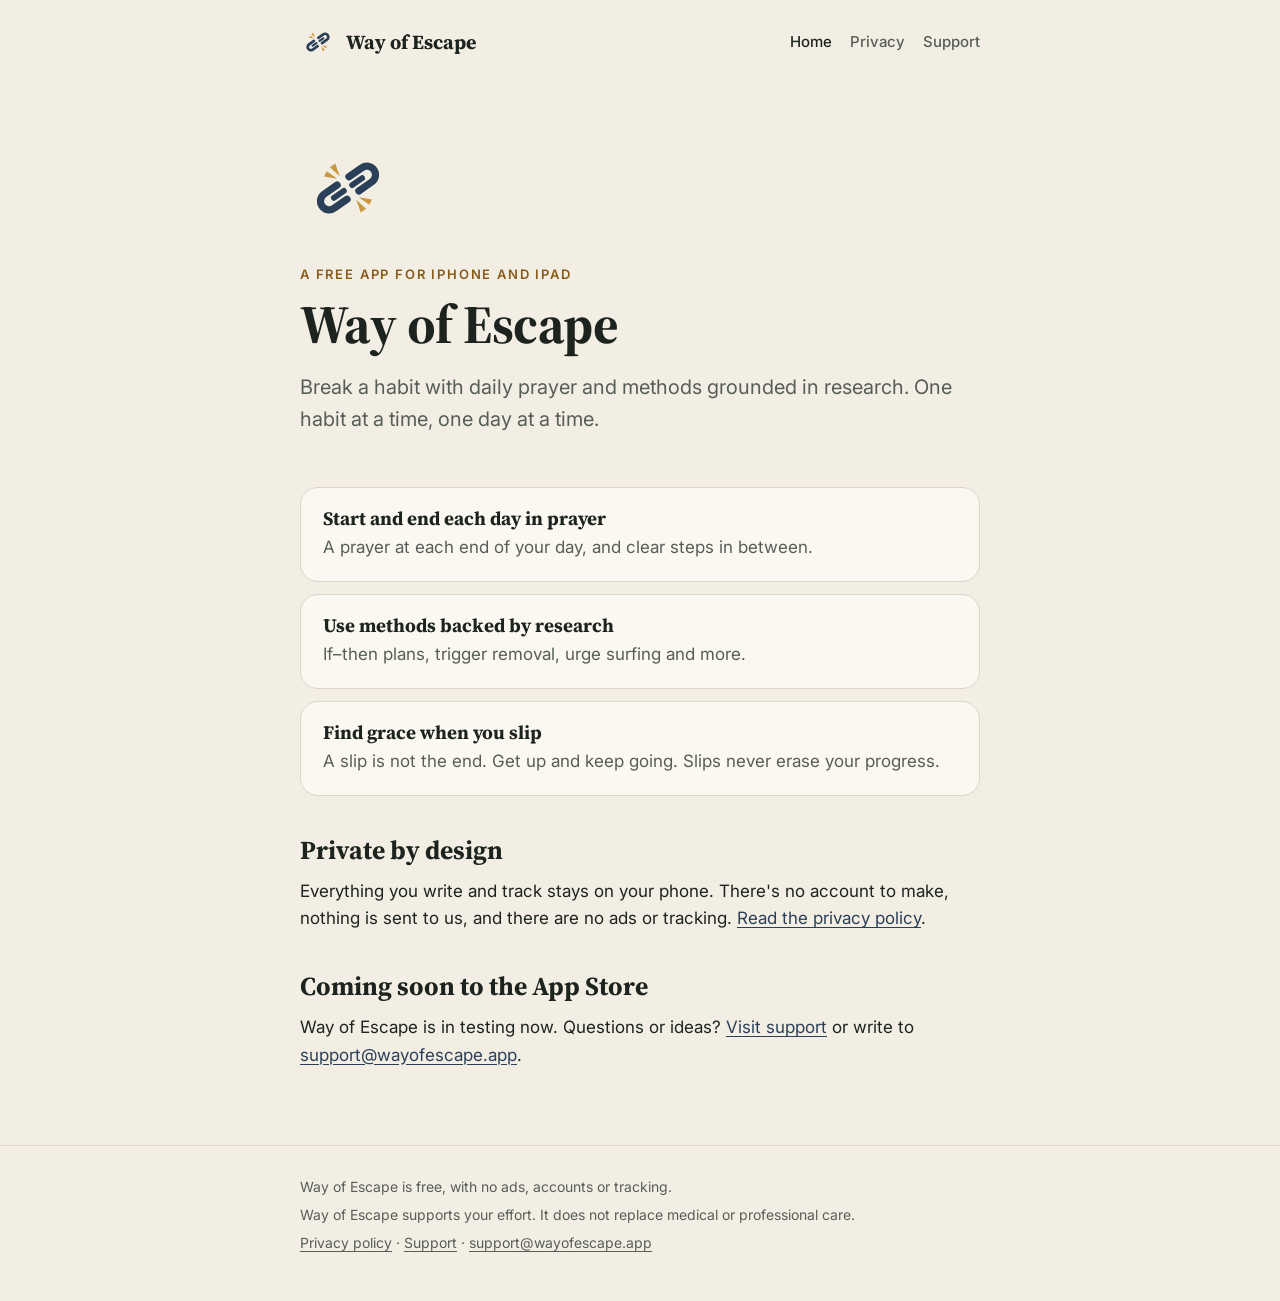
==== index.html @ a8f590e3 "Add home, privacy policy and support pages" ====
<!doctype html>
<html lang="en">
<head>
<meta charset="utf-8">
<meta name="viewport" content="width=device-width, initial-scale=1">
<title>Way of Escape</title>
<meta name="description" content="Break a habit with daily prayer and methods grounded in research. Free, private, with no ads.">
<link rel="icon" type="image/png" href="assets/favicon.png">
<link rel="apple-touch-icon" href="assets/apple-touch-icon.png">
<link rel="preconnect" href="https://fonts.googleapis.com">
<link rel="preconnect" href="https://fonts.gstatic.com" crossorigin>
<link href="https://fonts.googleapis.com/css2?family=Inter:wght@400;500;600&family=Source+Serif+4:opsz,wght@8..60,400;8..60,700&display=swap" rel="stylesheet">
<link rel="stylesheet" href="assets/site.css">
</head>
<body>
<header class="site">
  <div class="wrap">
    <a class="brand" href=""><img class="mark-dark" src="assets/mark.svg" alt=""><img class="mark-light" src="assets/mark-light.svg" alt="">Way of Escape</a>
    <nav class="site" aria-label="Site"><a href="" aria-current="page">Home</a><a href="privacy/">Privacy</a><a href="support/">Support</a></nav>
  </div>
</header>
<main>
  <div class="wrap">

    <section class="hero">
      <img class="hero-mark mark-dark" src="assets/mark.svg" alt="">
      <img class="hero-mark mark-light" src="assets/mark-light.svg" alt="">
      <p class="eyebrow">A free app for iPhone and iPad</p>
      <h1>Way of Escape</h1>
      <p class="lead">Break a habit with daily prayer and methods grounded in research. One habit at a time, one day at a time.</p>
    </section>
    <ul class="promises">
      <li class="card"><h3>Start and end each day in prayer</h3><p>A prayer at each end of your day, and clear steps in between.</p></li>
      <li class="card"><h3>Use methods backed by research</h3><p>If–then plans, trigger removal, urge surfing and more.</p></li>
      <li class="card"><h3>Find grace when you slip</h3><p>A slip is not the end. Get up and keep going. Slips never erase your progress.</p></li>
    </ul>
    <h2>Private by design</h2>
    <p>Everything you write and track stays on your phone. There's no account to make, nothing is sent to us, and there are no ads or tracking. <a href="privacy/">Read the privacy policy</a>.</p>
    <h2>Coming soon to the App Store</h2>
    <p>Way of Escape is in testing now. Questions or ideas? <a href="support/">Visit support</a> or write to <a href="mailto:support@wayofescape.app">support@wayofescape.app</a>.</p>

  </div>
</main>
<footer class="site">
  <div class="wrap">
    <p>Way of Escape is free, with no ads, accounts or tracking.</p>
    <p>Way of Escape supports your effort. It does not replace medical or professional care.</p>
    <p><a href="privacy/">Privacy policy</a> · <a href="support/">Support</a> · <a href="mailto:support@wayofescape.app">support@wayofescape.app</a></p>
  </div>
</footer>
</body>
</html>
---- assets/site.css ----
:root {
  --ground: #F3EEE4;
  --surface: #FBF8F1;
  --ink: #1D241F;
  --muted: #575E57;
  --navy: #2B4058;
  --navy-text: #2B4058;
  --on-navy: #FBF8F1;
  --brass: #C9973F;
  --brass-text: #8A5A17;
  --line: #DDD5C6;
  --serif: "Source Serif 4", Georgia, "Times New Roman", serif;
  --sans: "Inter", -apple-system, BlinkMacSystemFont, "Segoe UI", sans-serif;
  color-scheme: light dark;
}

@media (prefers-color-scheme: dark) {
  :root {
    --ground: #14181E;
    --surface: #1D232B;
    --ink: #F1ECE2;
    --muted: #A7AEB8;
    --navy: #3E5878;
    --navy-text: #A9BFD9;
    --brass-text: #D9B26A;
    --line: #323A45;
  }
  .mark-light { display: inline-block; }
  .mark-dark { display: none; }
}

@media (prefers-color-scheme: light) {
  .mark-light { display: none; }
}

* { box-sizing: border-box; }

html { -webkit-text-size-adjust: 100%; }

body {
  margin: 0;
  background: var(--ground);
  color: var(--ink);
  font-family: var(--sans);
  font-size: 17px;
  line-height: 1.6;
}

a { color: var(--navy-text); text-underline-offset: 3px; }
a:hover { color: var(--brass-text); }

.wrap {
  max-width: 720px;
  margin: 0 auto;
  padding: 0 20px;
}

header.site {
  padding: 24px 0;
}

header.site .wrap {
  display: flex;
  align-items: center;
  justify-content: space-between;
  gap: 16px;
  flex-wrap: wrap;
}

.brand {
  display: flex;
  align-items: center;
  gap: 10px;
  color: var(--ink);
  text-decoration: none;
  font-family: var(--serif);
  font-weight: 700;
  font-size: 20px;
}

.brand img { width: 36px; height: 36px; }

nav.site a {
  color: var(--muted);
  text-decoration: none;
  font-weight: 500;
  font-size: 15px;
  margin-left: 18px;
}

nav.site a:first-child { margin-left: 0; }
nav.site a:hover, nav.site a[aria-current="page"] { color: var(--ink); }

main { padding: 24px 0 64px; }

.eyebrow {
  color: var(--brass-text);
  font-size: 13px;
  font-weight: 600;
  letter-spacing: 0.14em;
  text-transform: uppercase;
  margin: 0 0 8px;
}

h1, h2, h3 {
  font-family: var(--serif);
  font-weight: 700;
  line-height: 1.15;
  margin: 0;
}

h1 { font-size: clamp(36px, 8vw, 54px); letter-spacing: -0.01em; }
h2 { font-size: 26px; margin-top: 40px; margin-bottom: 8px; }
h3 { font-size: 19px; margin-top: 24px; margin-bottom: 4px; }

p { margin: 12px 0; }

.lead {
  font-size: 20px;
  color: var(--muted);
  margin-top: 16px;
}

.hero { padding: 32px 0 8px; }

.hero-mark { width: 96px; height: 96px; margin-bottom: 20px; }

.promises {
  display: grid;
  gap: 12px;
  margin: 32px 0;
  padding: 0;
  list-style: none;
}

.card {
  background: var(--surface);
  border: 1px solid var(--line);
  border-radius: 18px;
  padding: 20px 22px;
}

.card h3 { margin-top: 0; }
.card p { margin: 4px 0 0; color: var(--muted); }

.notice {
  background: var(--navy);
  color: var(--on-navy);
  border-radius: 18px;
  padding: 22px;
  margin: 32px 0;
}

.notice a { color: var(--on-navy); }
.notice h3 { margin-top: 0; }

.button {
  display: inline-block;
  background: var(--navy);
  color: var(--on-navy);
  text-decoration: none;
  font-weight: 600;
  padding: 14px 22px;
  border-radius: 14px;
  min-height: 44px;
}

.button:hover { color: var(--on-navy); opacity: 0.9; }

.updated { color: var(--muted); font-size: 15px; }

ul.plain { padding-left: 20px; }
ul.plain li { margin: 6px 0; }

details {
  background: var(--surface);
  border: 1px solid var(--line);
  border-radius: 14px;
  padding: 0 18px;
  margin: 10px 0;
}

summary {
  cursor: pointer;
  font-weight: 600;
  padding: 16px 0;
  min-height: 44px;
}

details[open] summary { border-bottom: 1px solid var(--line); margin-bottom: 4px; }
details p:last-child { margin-bottom: 16px; }

footer.site {
  border-top: 1px solid var(--line);
  padding: 24px 0 40px;
  color: var(--muted);
  font-size: 14px;
}

footer.site a { color: var(--muted); }
footer.site p { margin: 6px 0; }
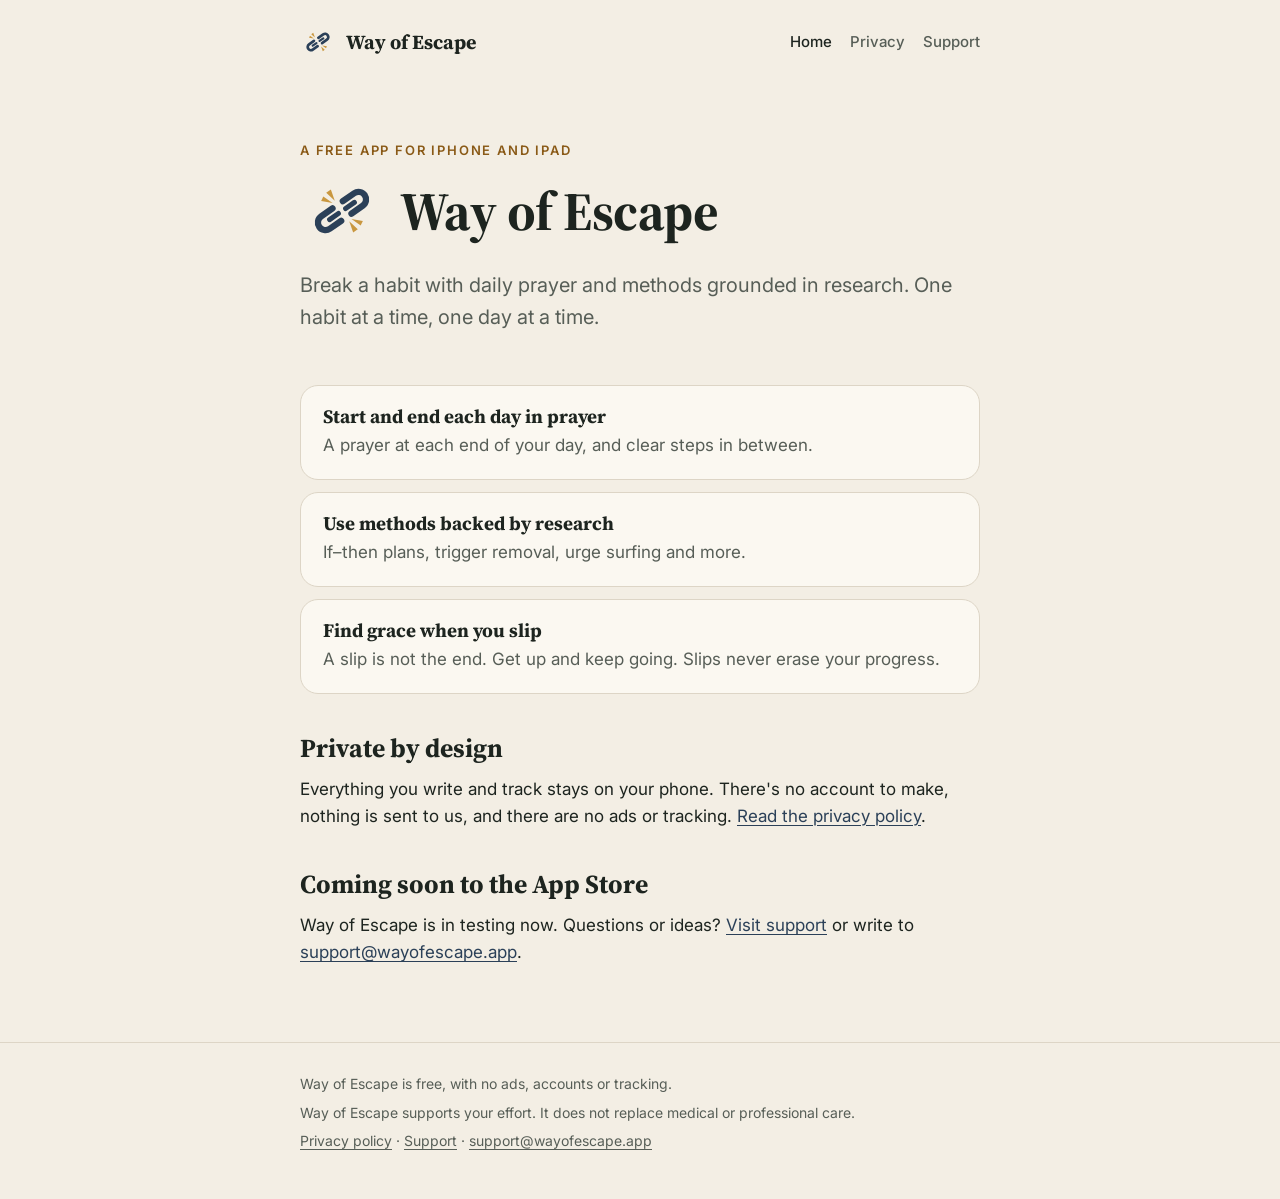
==== commit 1adcd48b: "Add the Following Jesus page, link it from Support, put the name beside the logo, and restore the da" ====
--- a/index.html
+++ b/index.html
@@ -23,10 +23,12 @@
   <div class="wrap">
 
     <section class="hero">
-      <img class="hero-mark mark-dark" src="assets/mark.svg" alt="">
-      <img class="hero-mark mark-light" src="assets/mark-light.svg" alt="">
       <p class="eyebrow">A free app for iPhone and iPad</p>
-      <h1>Way of Escape</h1>
+      <div class="lockup">
+        <img class="lockup-mark mark-dark" src="assets/mark.svg" alt="">
+        <img class="lockup-mark mark-light" src="assets/mark-light.svg" alt="">
+        <h1>Way of Escape</h1>
+      </div>
       <p class="lead">Break a habit with daily prayer and methods grounded in research. One habit at a time, one day at a time.</p>
     </section>
     <ul class="promises">
--- a/assets/site.css
+++ b/assets/site.css
@@ -123,7 +123,8 @@
 
 .hero { padding: 32px 0 8px; }
 
-.hero-mark { width: 96px; height: 96px; margin-bottom: 20px; }
+.lockup { display: flex; align-items: center; gap: 16px; }
+.lockup-mark { width: clamp(60px, 14vw, 84px); height: clamp(60px, 14vw, 84px); flex: none; }
 
 .promises {
   display: grid;
@@ -199,3 +200,29 @@
 
 footer.site a { color: var(--muted); }
 footer.site p { margin: 6px 0; }
+
+.link-card {
+  display: block;
+  text-decoration: none;
+  color: var(--ink);
+  margin: 0 0 32px;
+}
+.link-card h3 { color: var(--ink); }
+.link-card h3::after { content: " \203A"; color: var(--brass-text); }
+.link-card:hover { border-color: var(--brass); color: var(--ink); }
+
+.faith-section h2 { margin-top: 36px; }
+.verse {
+  margin: 12px 0;
+  padding: 2px 0 2px 16px;
+  border-left: 3px solid var(--brass);
+  font-family: var(--serif);
+  font-style: italic;
+  color: var(--navy-text);
+}
+.verse p { margin: 0; font-size: 18px; }
+.verse cite { display: block; margin-top: 4px; font-style: normal; font-family: var(--sans); font-size: 14px; color: var(--muted); }
+.notice.prayer .eyebrow { color: var(--brass); }
+.prayer-text { font-family: var(--serif); font-size: 21px; line-height: 1.5; margin: 0; }
+.muted { color: var(--muted); }
+.small { font-size: 14px; }
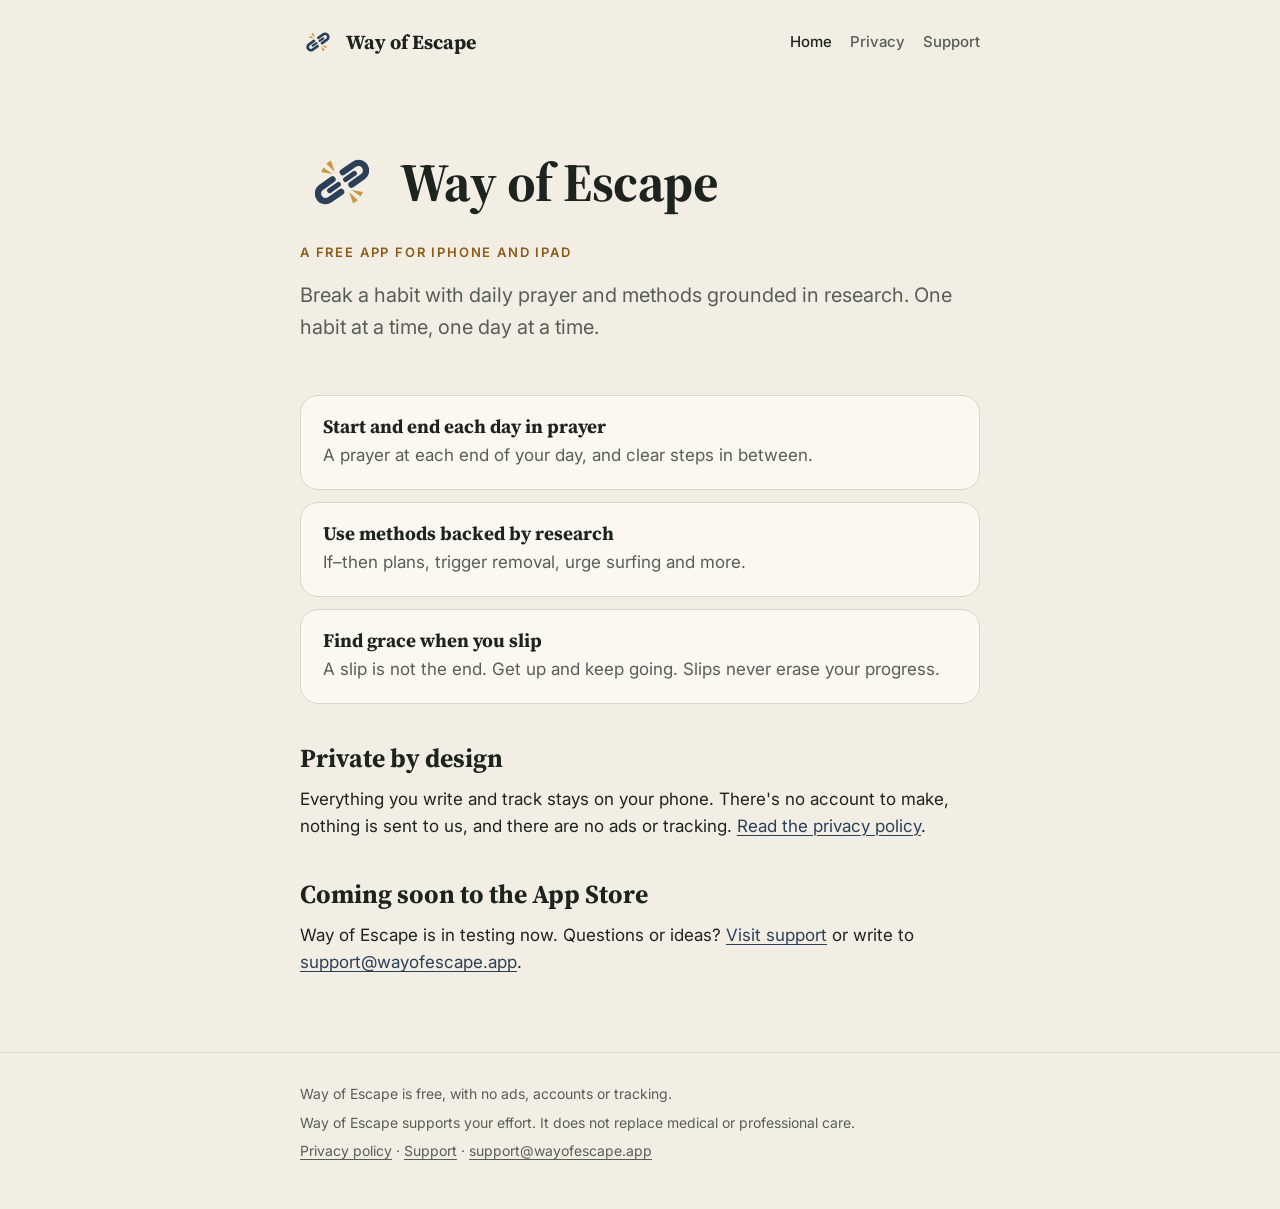
==== commit 31d877ff: "Put the logo and name above the tagline on the home page Co-Authored-By: Claude Opus 5.5 <noreply@an" ====
--- a/index.html
+++ b/index.html
@@ -23,12 +23,12 @@
   <div class="wrap">
 
     <section class="hero">
-      <p class="eyebrow">A free app for iPhone and iPad</p>
       <div class="lockup">
         <img class="lockup-mark mark-dark" src="assets/mark.svg" alt="">
         <img class="lockup-mark mark-light" src="assets/mark-light.svg" alt="">
         <h1>Way of Escape</h1>
       </div>
+      <p class="eyebrow hero-eyebrow">A free app for iPhone and iPad</p>
       <p class="lead">Break a habit with daily prayer and methods grounded in research. One habit at a time, one day at a time.</p>
     </section>
     <ul class="promises">
--- a/assets/site.css
+++ b/assets/site.css
@@ -226,3 +226,4 @@
 .prayer-text { font-family: var(--serif); font-size: 21px; line-height: 1.5; margin: 0; }
 .muted { color: var(--muted); }
 .small { font-size: 14px; }
+.hero-eyebrow { margin: 18px 0 0; }
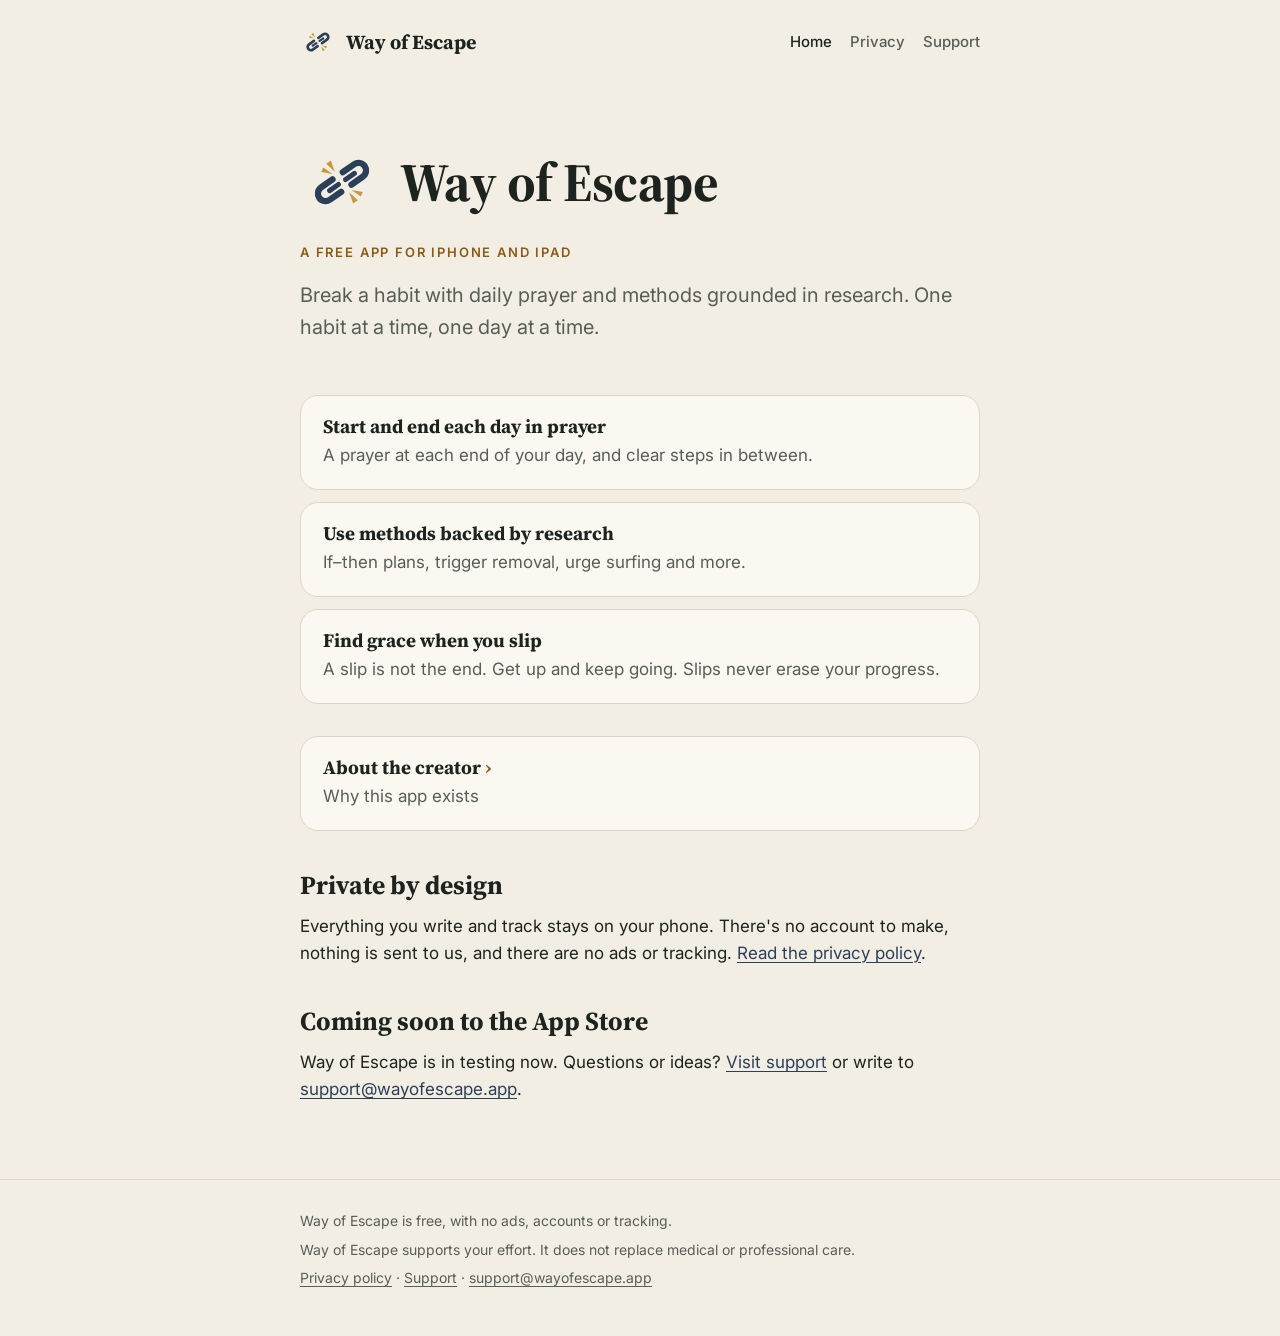
==== commit 312832b6: "Add the About the creator page and link it from the home page Co-Authored-By: Claude Opus 5.5 <norep" ====
--- a/index.html
+++ b/index.html
@@ -36,6 +36,10 @@
       <li class="card"><h3>Use methods backed by research</h3><p>If–then plans, trigger removal, urge surfing and more.</p></li>
       <li class="card"><h3>Find grace when you slip</h3><p>A slip is not the end. Get up and keep going. Slips never erase your progress.</p></li>
     </ul>
+    <a class="card link-card" href="about/">
+      <h3>About the creator</h3>
+      <p>Why this app exists</p>
+    </a>
     <h2>Private by design</h2>
     <p>Everything you write and track stays on your phone. There's no account to make, nothing is sent to us, and there are no ads or tracking. <a href="privacy/">Read the privacy policy</a>.</p>
     <h2>Coming soon to the App Store</h2>
--- a/assets/site.css
+++ b/assets/site.css
@@ -227,3 +227,4 @@
 .muted { color: var(--muted); }
 .small { font-size: 14px; }
 .hero-eyebrow { margin: 18px 0 0; }
+.closing { font-family: var(--serif); font-weight: 600; font-size: 19px; line-height: 1.5; }
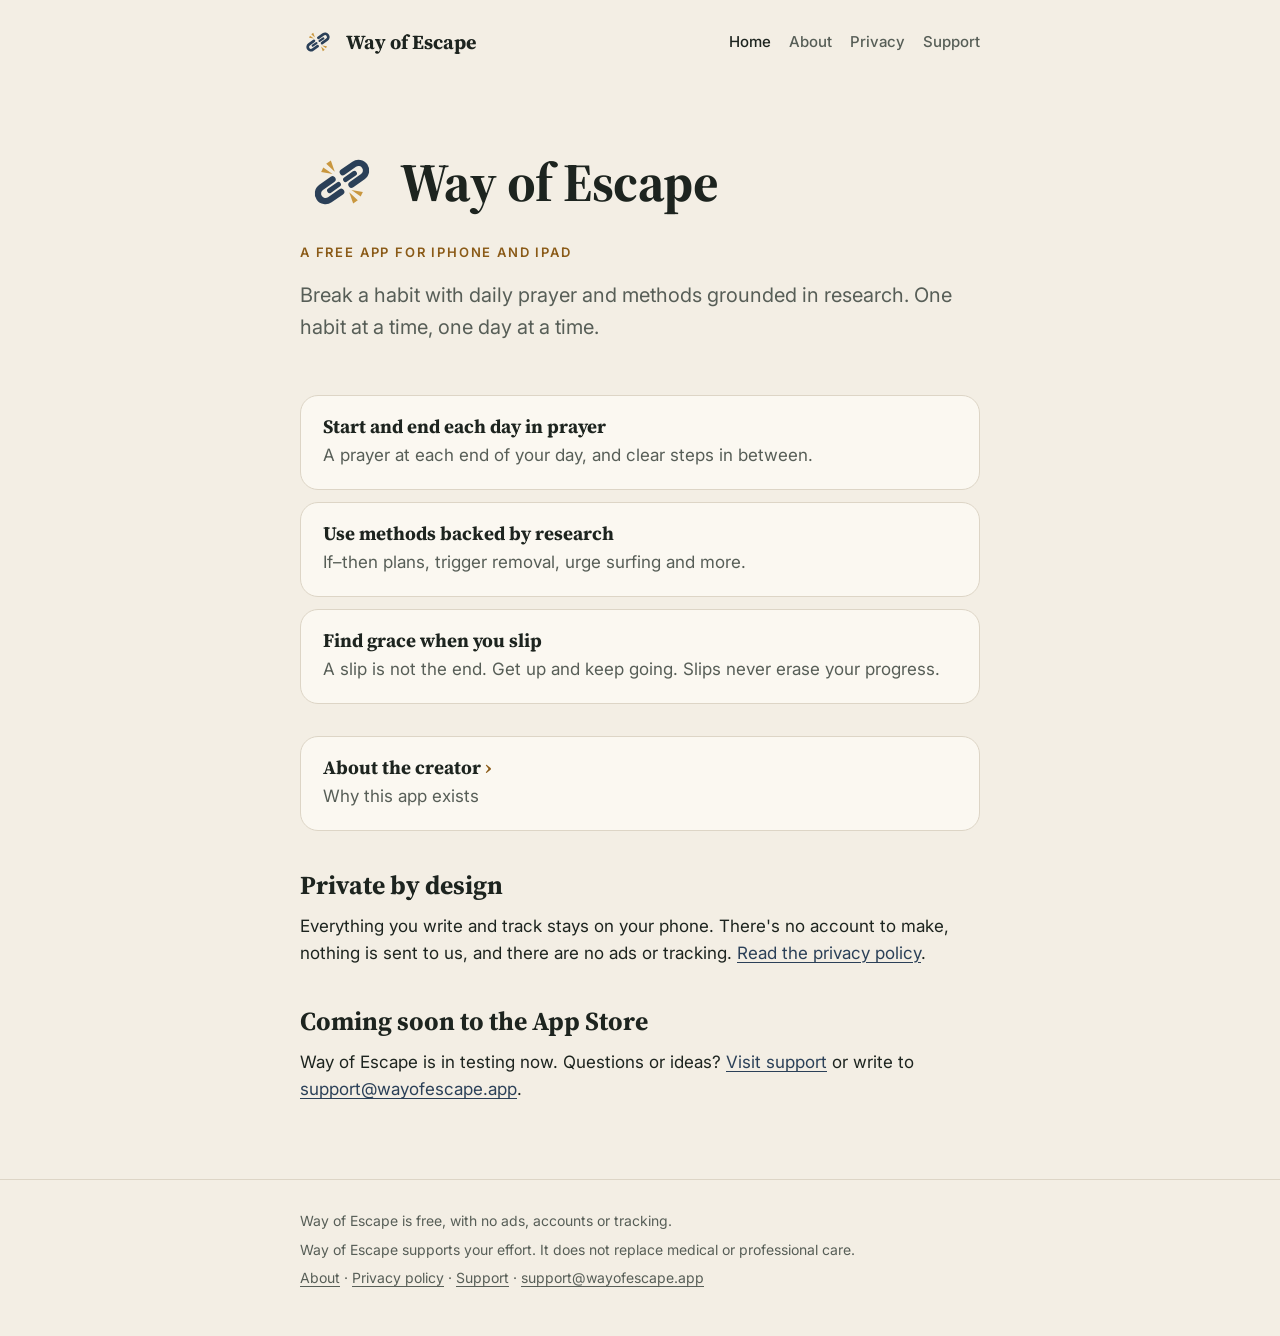
==== commit 332e7918: "Add About to the header and footer, and fix the 404 page's links Co-Authored-By: Claude Opus 5.5 <no" ====
--- a/index.html
+++ b/index.html
@@ -16,7 +16,7 @@
 <header class="site">
   <div class="wrap">
     <a class="brand" href=""><img class="mark-dark" src="assets/mark.svg" alt=""><img class="mark-light" src="assets/mark-light.svg" alt="">Way of Escape</a>
-    <nav class="site" aria-label="Site"><a href="" aria-current="page">Home</a><a href="privacy/">Privacy</a><a href="support/">Support</a></nav>
+    <nav class="site" aria-label="Site"><a href="" aria-current="page">Home</a><a href="about/">About</a><a href="privacy/">Privacy</a><a href="support/">Support</a></nav>
   </div>
 </header>
 <main>
@@ -51,7 +51,7 @@
   <div class="wrap">
     <p>Way of Escape is free, with no ads, accounts or tracking.</p>
     <p>Way of Escape supports your effort. It does not replace medical or professional care.</p>
-    <p><a href="privacy/">Privacy policy</a> · <a href="support/">Support</a> · <a href="mailto:support@wayofescape.app">support@wayofescape.app</a></p>
+    <p><a href="about/">About</a> · <a href="privacy/">Privacy policy</a> · <a href="support/">Support</a> · <a href="mailto:support@wayofescape.app">support@wayofescape.app</a></p>
   </div>
 </footer>
 </body>
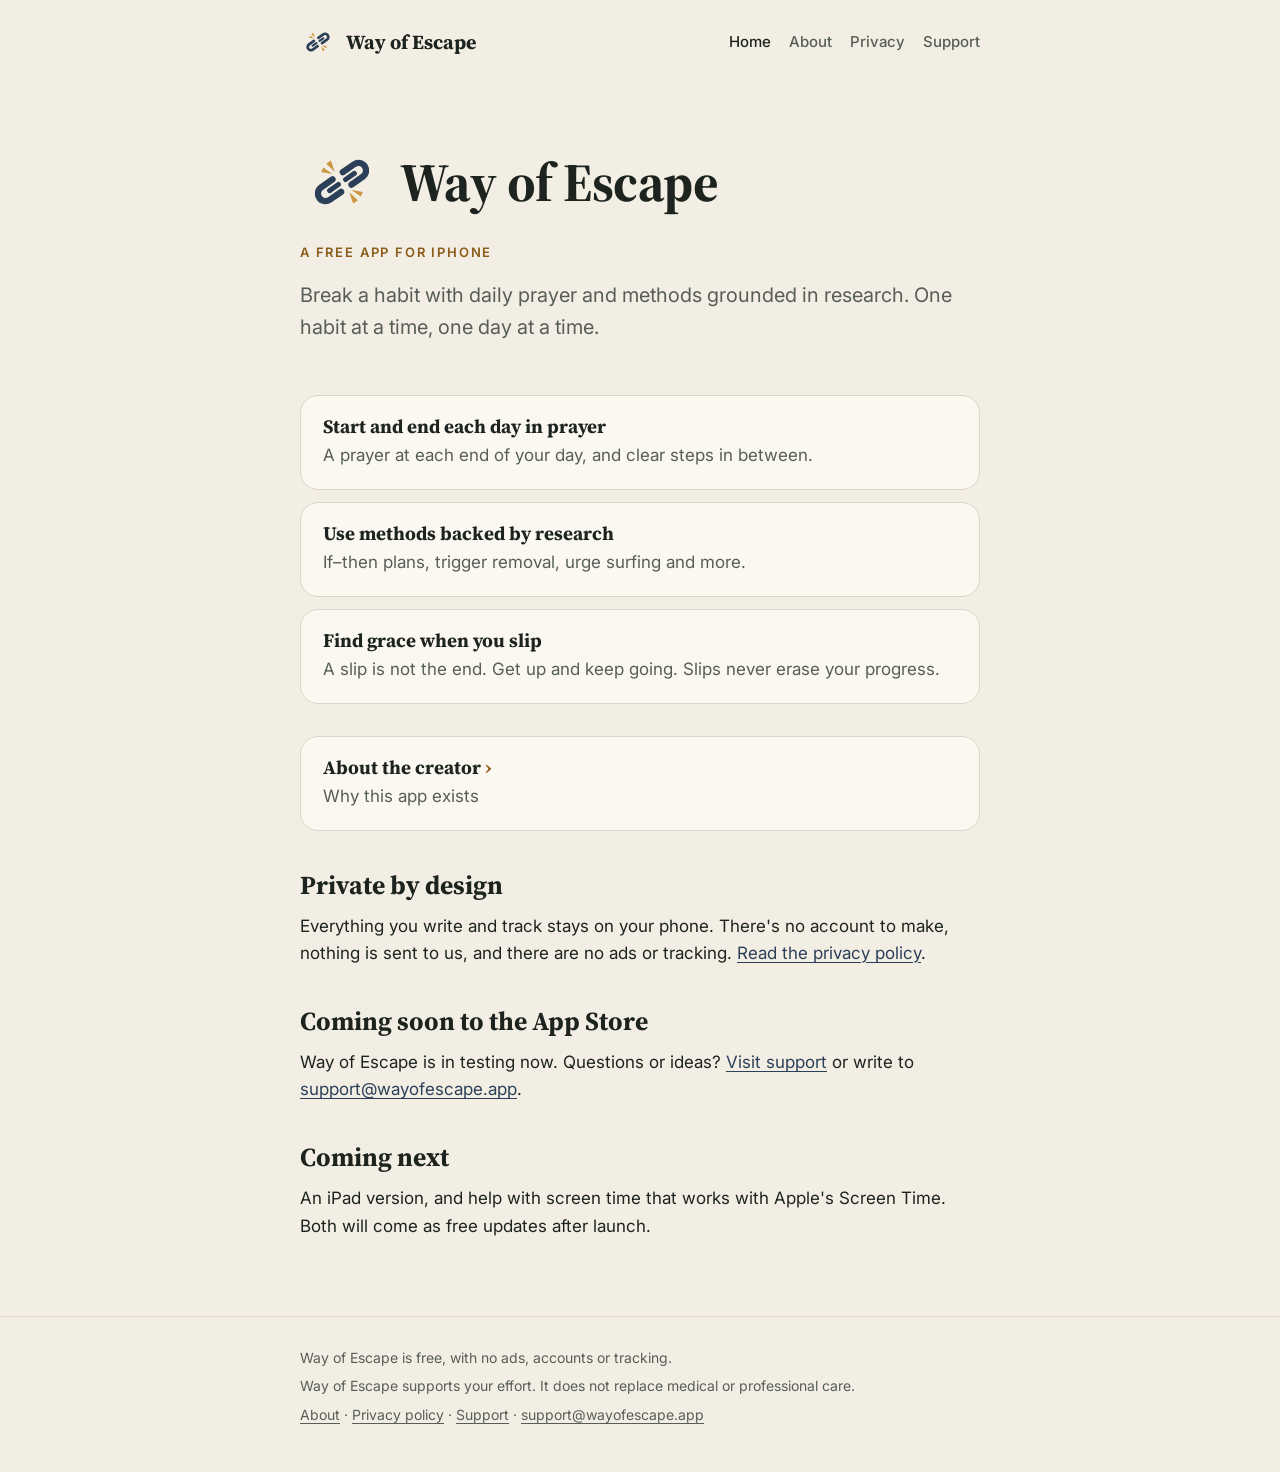
==== commit e4842e35: "Add a Coming next note for iPad and Screen Time, and say iPhone in the tagline Co-Authored-By: Claud" ====
--- a/index.html
+++ b/index.html
@@ -28,7 +28,7 @@
         <img class="lockup-mark mark-light" src="assets/mark-light.svg" alt="">
         <h1>Way of Escape</h1>
       </div>
-      <p class="eyebrow hero-eyebrow">A free app for iPhone and iPad</p>
+      <p class="eyebrow hero-eyebrow">A free app for iPhone</p>
       <p class="lead">Break a habit with daily prayer and methods grounded in research. One habit at a time, one day at a time.</p>
     </section>
     <ul class="promises">
@@ -44,6 +44,8 @@
     <p>Everything you write and track stays on your phone. There's no account to make, nothing is sent to us, and there are no ads or tracking. <a href="privacy/">Read the privacy policy</a>.</p>
     <h2>Coming soon to the App Store</h2>
     <p>Way of Escape is in testing now. Questions or ideas? <a href="support/">Visit support</a> or write to <a href="mailto:support@wayofescape.app">support@wayofescape.app</a>.</p>
+    <h2>Coming next</h2>
+    <p>An iPad version, and help with screen time that works with Apple's Screen Time. Both will come as free updates after launch.</p>
 
   </div>
 </main>
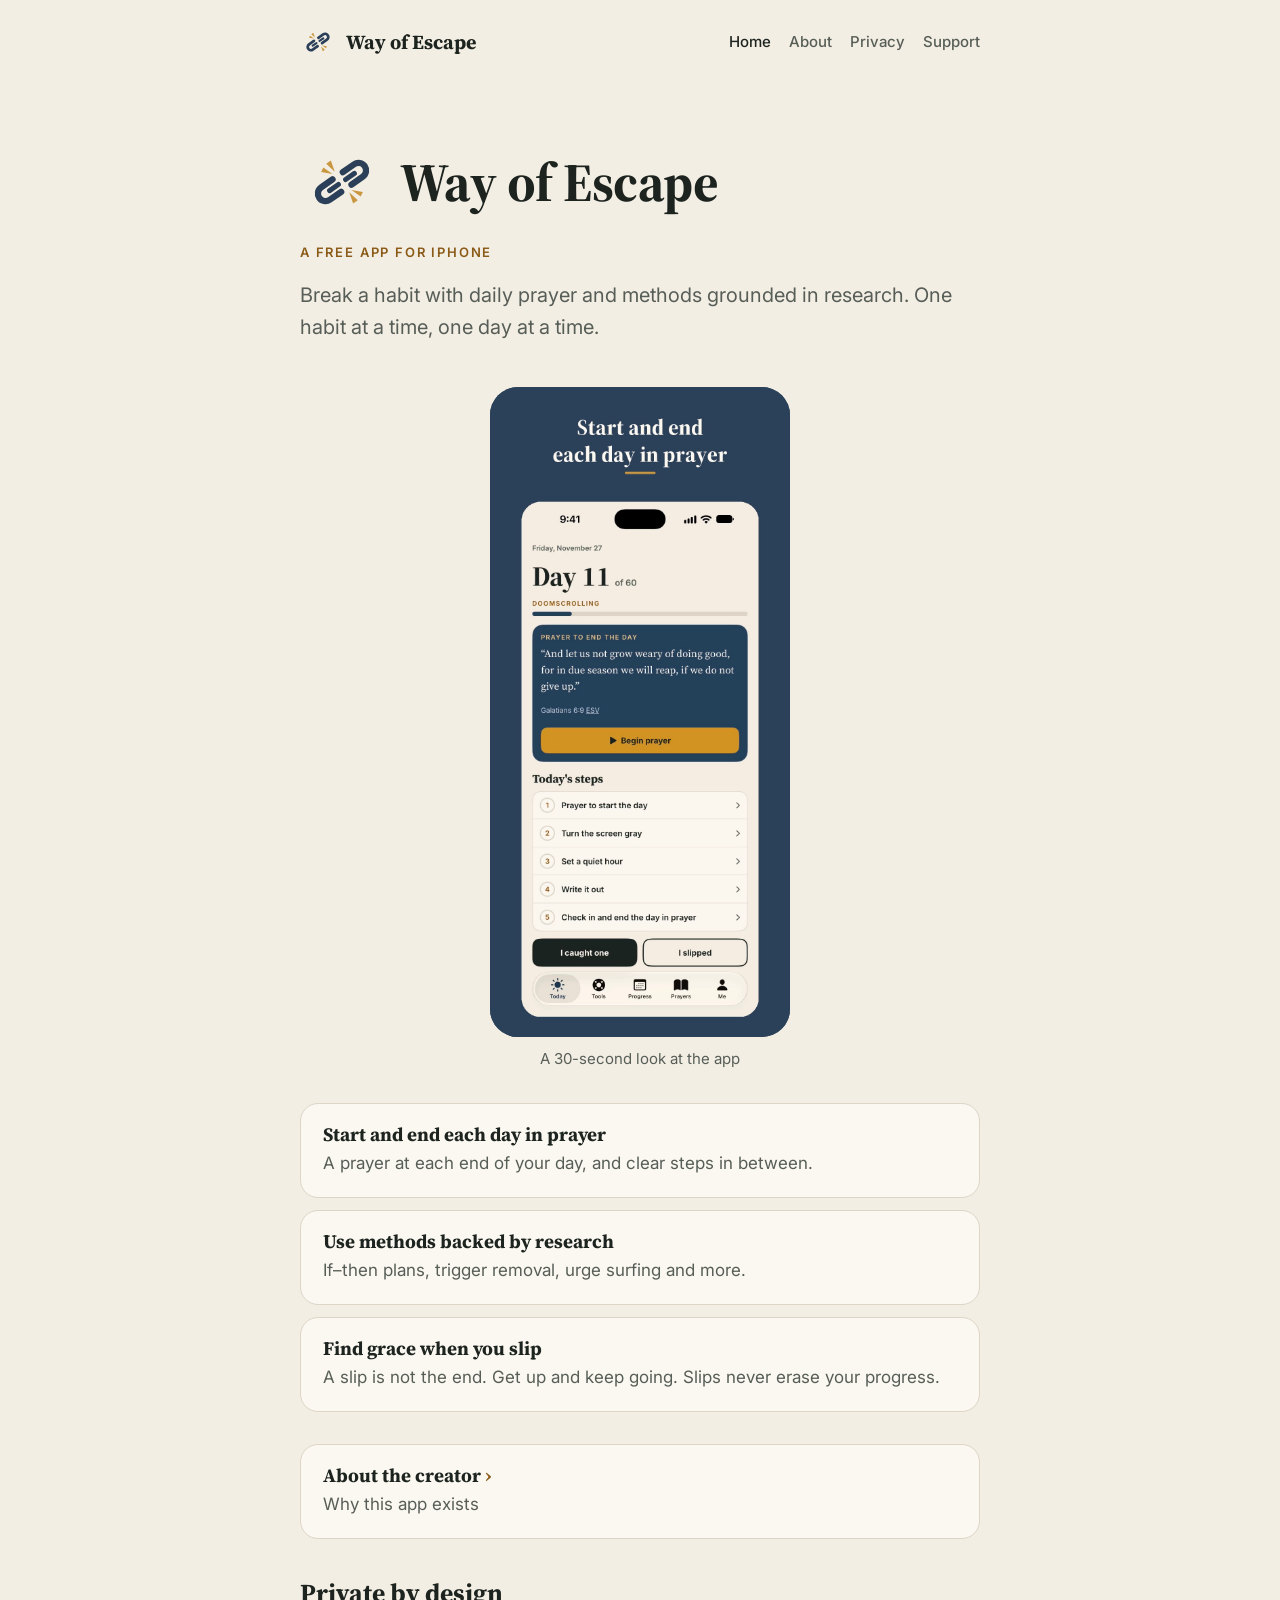
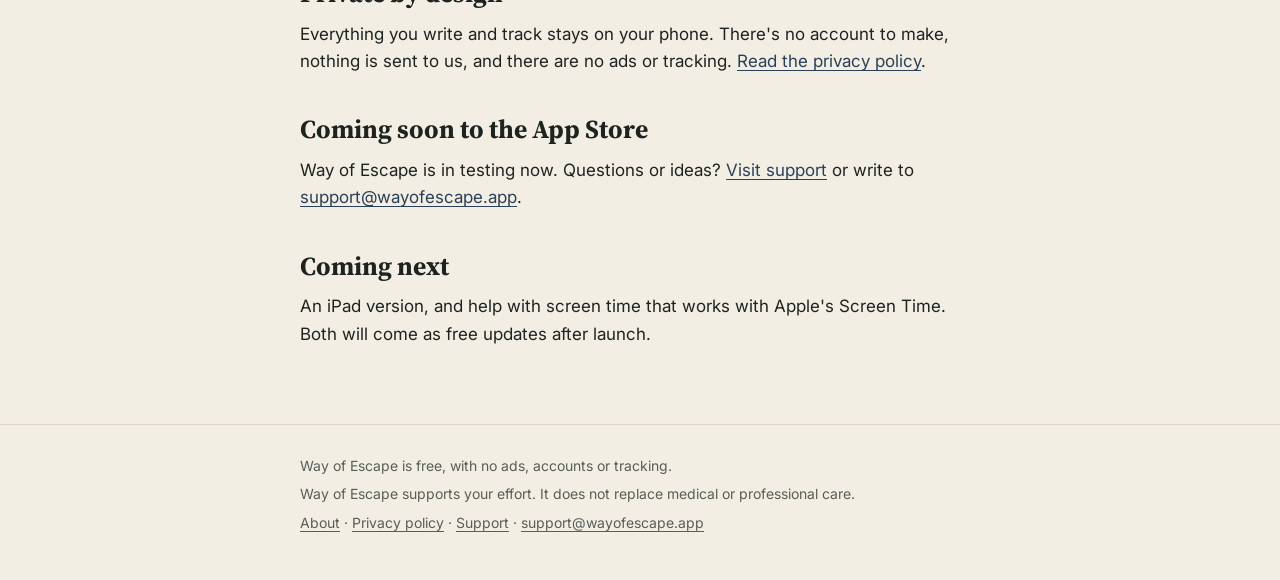
==== commit f6d7ab60: "Add a 30-second app preview video to the home page Plays muted and looping below the hero, or waits " ====
--- a/index.html
+++ b/index.html
@@ -31,6 +31,21 @@
       <p class="eyebrow hero-eyebrow">A free app for iPhone</p>
       <p class="lead">Break a habit with daily prayer and methods grounded in research. One habit at a time, one day at a time.</p>
     </section>
+    <figure class="preview">
+      <video muted loop playsinline controls preload="metadata" poster="assets/app-preview-poster.jpg" aria-label="A 30-second look at Way of Escape: daily prayer, catching a habit, riding out an urge, slow breathing, grace after a slip, and progress">
+        <source src="assets/app-preview.mp4" type="video/mp4">
+      </video>
+      <figcaption>A 30-second look at the app</figcaption>
+    </figure>
+    <script>
+      (function () {
+        var v = document.querySelector('.preview video');
+        if (!v || window.matchMedia('(prefers-reduced-motion: reduce)').matches) return;
+        v.controls = false;
+        var p = v.play();
+        if (p && p.catch) p.catch(function () { v.controls = true; });
+      })();
+    </script>
     <ul class="promises">
       <li class="card"><h3>Start and end each day in prayer</h3><p>A prayer at each end of your day, and clear steps in between.</p></li>
       <li class="card"><h3>Use methods backed by research</h3><p>If–then plans, trigger removal, urge surfing and more.</p></li>
--- a/assets/site.css
+++ b/assets/site.css
@@ -228,3 +228,14 @@
 .small { font-size: 14px; }
 .hero-eyebrow { margin: 18px 0 0; }
 .closing { font-family: var(--serif); font-weight: 600; font-size: 19px; line-height: 1.5; }
+
+.preview { margin: 24px auto 8px; max-width: 300px; }
+.preview video {
+  display: block;
+  width: 100%;
+  height: auto;
+  aspect-ratio: 886 / 1920;
+  border-radius: 28px;
+  background: var(--navy);
+}
+.preview figcaption { margin-top: 10px; text-align: center; color: var(--muted); font-size: 15px; }
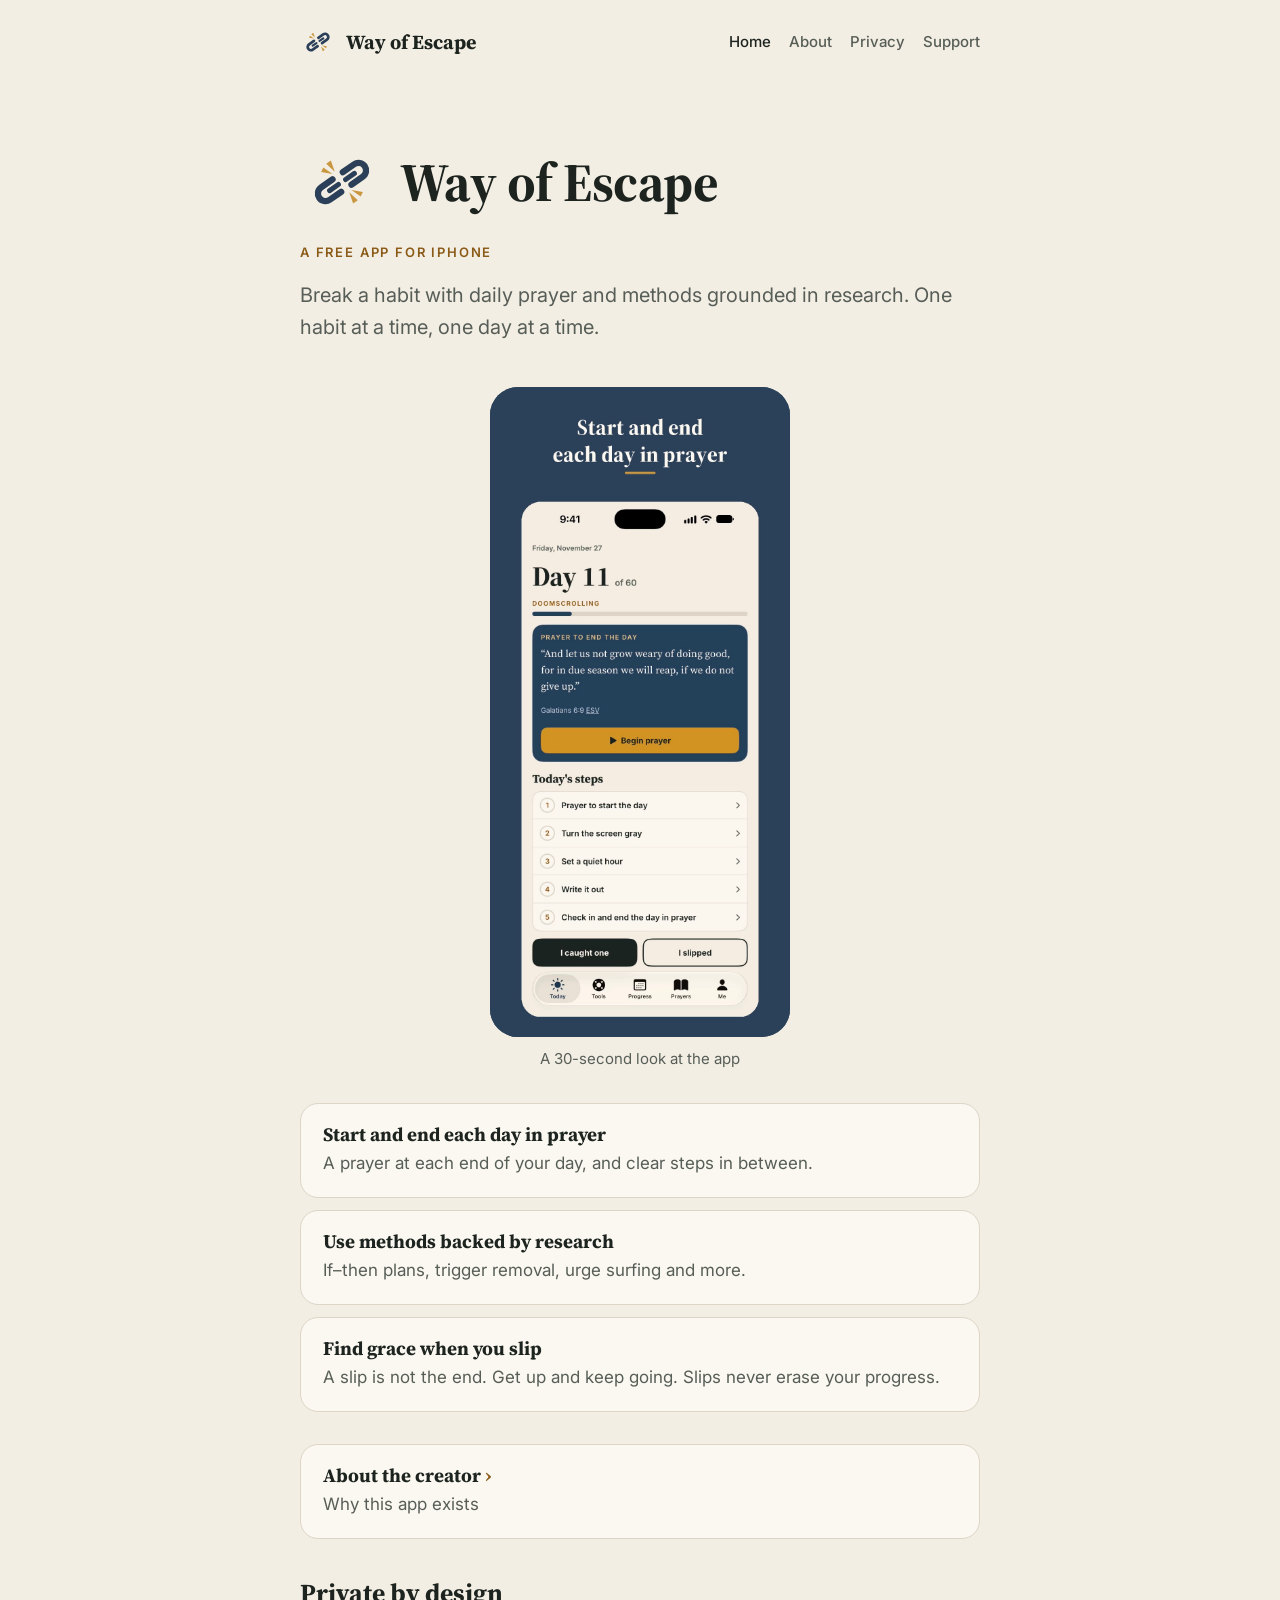
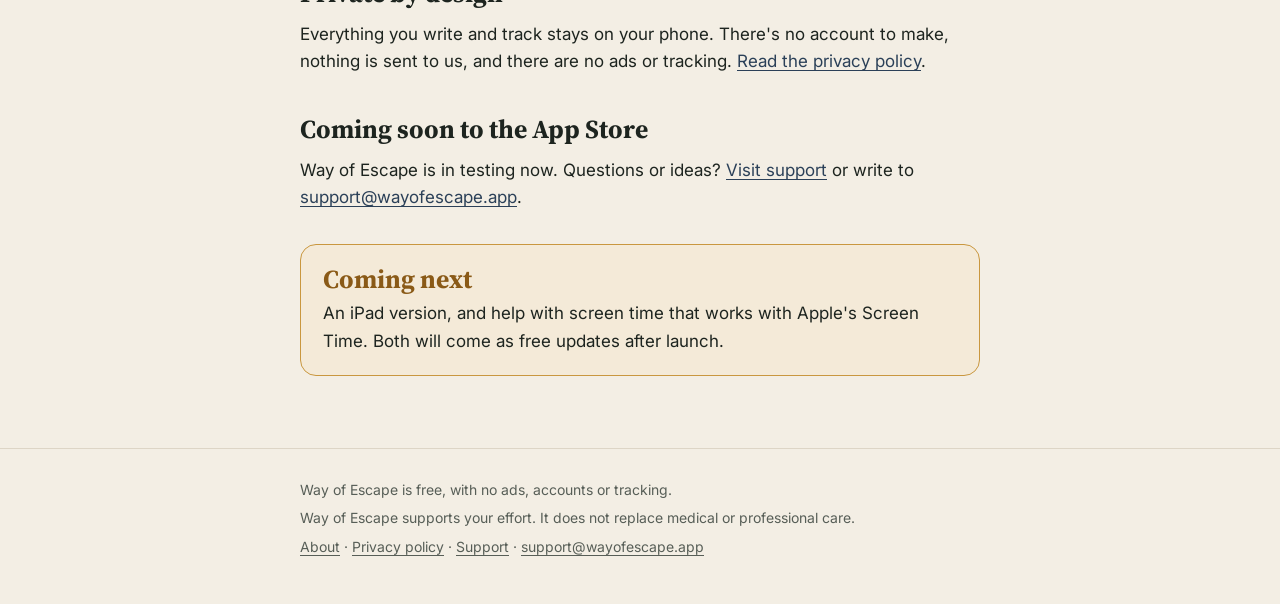
==== commit 3d1ae888: "Put Coming next in a soft bronze box Co-Authored-By: Claude Opus 5.5 <noreply@anthropic.com>" ====
--- a/index.html
+++ b/index.html
@@ -59,8 +59,10 @@
     <p>Everything you write and track stays on your phone. There's no account to make, nothing is sent to us, and there are no ads or tracking. <a href="privacy/">Read the privacy policy</a>.</p>
     <h2>Coming soon to the App Store</h2>
     <p>Way of Escape is in testing now. Questions or ideas? <a href="support/">Visit support</a> or write to <a href="mailto:support@wayofescape.app">support@wayofescape.app</a>.</p>
-    <h2>Coming next</h2>
-    <p>An iPad version, and help with screen time that works with Apple's Screen Time. Both will come as free updates after launch.</p>
+    <section class="next-box">
+      <h2>Coming next</h2>
+      <p>An iPad version, and help with screen time that works with Apple's Screen Time. Both will come as free updates after launch.</p>
+    </section>
 
   </div>
 </main>
--- a/assets/site.css
+++ b/assets/site.css
@@ -239,3 +239,13 @@
   background: var(--navy);
 }
 .preview figcaption { margin-top: 10px; text-align: center; color: var(--muted); font-size: 15px; }
+
+.next-box {
+  margin: 32px 0 8px;
+  padding: 20px 22px;
+  border-radius: 16px;
+  background: color-mix(in srgb, var(--brass) 14%, var(--surface));
+  border: 1px solid var(--brass);
+}
+.next-box h2 { margin: 0 0 6px; color: var(--brass-text); }
+.next-box p { margin: 0; }
